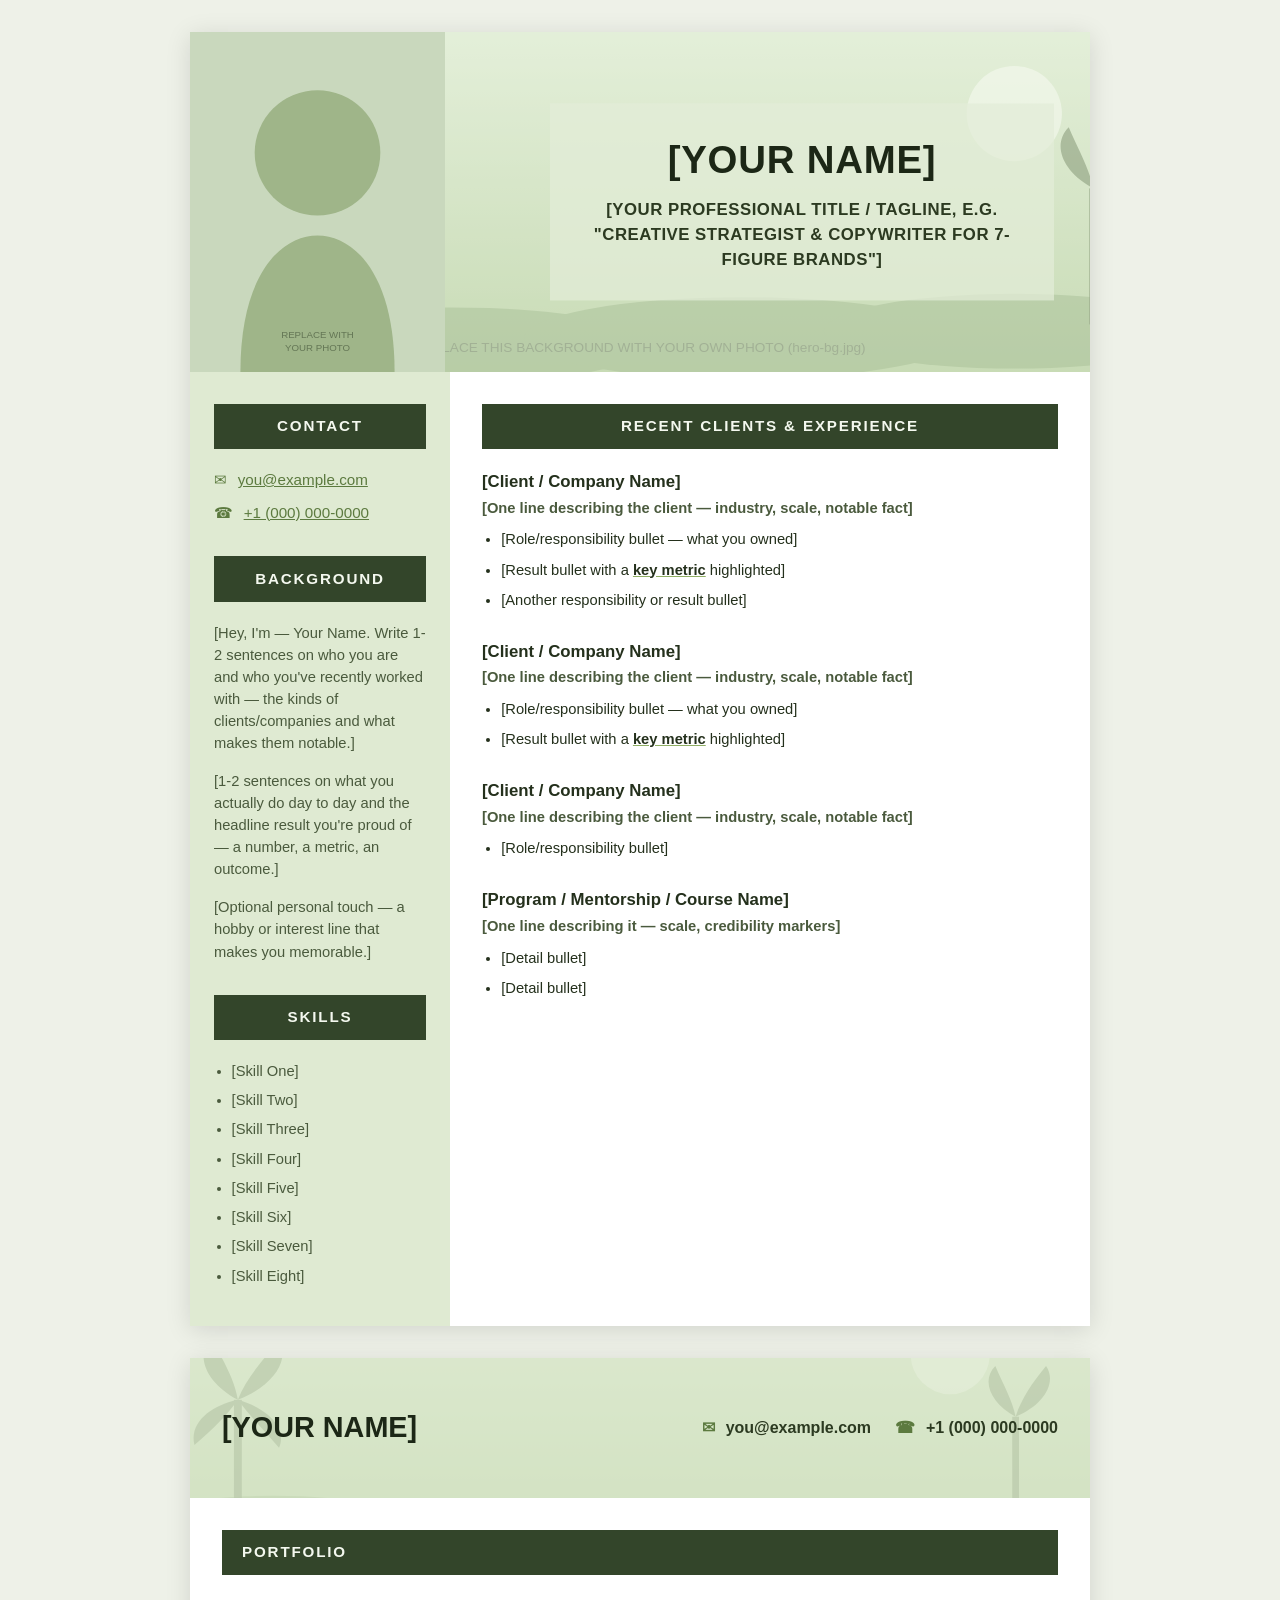
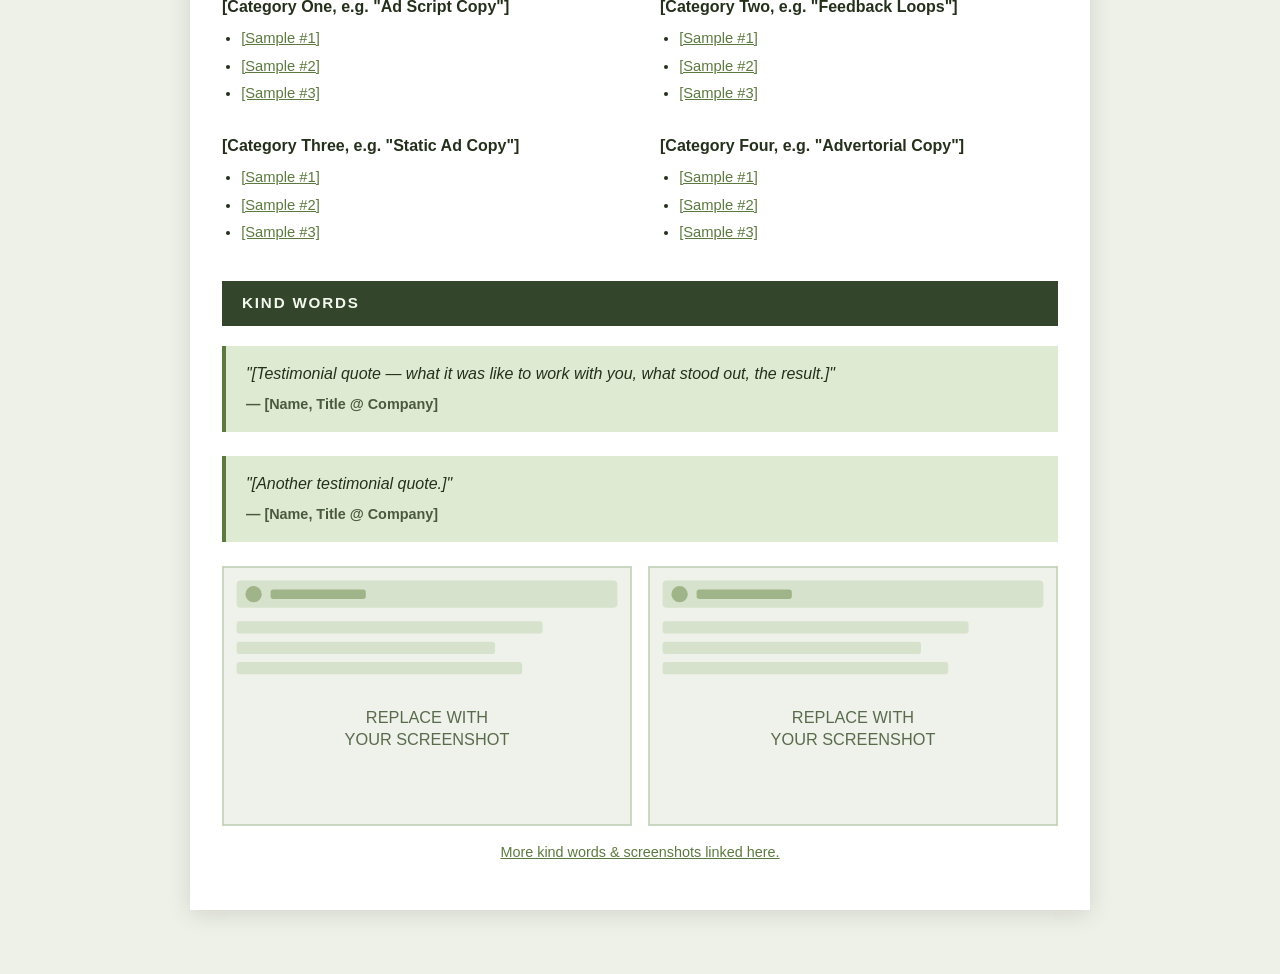
==== cv.html @ 2fb343f7 "Add dual-format CV/webpage template Mirrors the referenced CV layout: photo banner with white wash +" ====
<!DOCTYPE html>
<html lang="en">
<head>
<meta charset="UTF-8">
<meta name="viewport" content="width=device-width, initial-scale=1.0">
<title>[Your Name] — CV</title>
<meta name="description" content="[Your Name] — [Your Professional Title]">
<link rel="stylesheet" href="cv-styles.css">
</head>
<body>

<!-- ============================================================
     PAGE 1
     ============================================================ -->
<div class="cv-page">

  <!-- HERO: replace hero-bg-placeholder.svg and photo-placeholder.svg
       with your own images (images/cv/hero-bg.jpg, images/cv/photo.jpg) -->
  <header class="hero">
    <img class="hero-bg" src="images/cv/hero-bg-placeholder.svg" alt="">
    <div class="hero-wash"></div>
    <img class="hero-photo" src="images/cv/photo-placeholder.svg" alt="[Your Name]">
    <div class="hero-textbox">
      <h1>[YOUR NAME]</h1>
      <p class="hero-title">[YOUR PROFESSIONAL TITLE / TAGLINE, e.g. "Creative Strategist &amp; Copywriter for 7-Figure Brands"]</p>
    </div>
  </header>

  <div class="cv-body">
    <aside class="sidebar">
      <h2 class="bar">Contact</h2>
      <ul class="contact-list">
        <li><span class="icon">&#9993;</span> <a href="mailto:you@example.com">you@example.com</a></li>
        <li><span class="icon">&#9742;</span> <a href="tel:+10000000000">+1 (000) 000-0000</a></li>
      </ul>

      <h2 class="bar">Background</h2>
      <div class="prose">
        <p>[Hey, I'm — Your Name. Write 1-2 sentences on who you are and who you've recently worked with — the kinds of clients/companies and what makes them notable.]</p>
        <p>[1-2 sentences on what you actually do day to day and the headline result you're proud of — a number, a metric, an outcome.]</p>
        <p>[Optional personal touch — a hobby or interest line that makes you memorable.]</p>
      </div>

      <h2 class="bar">Skills</h2>
      <ul class="skills-list">
        <li>[Skill One]</li>
        <li>[Skill Two]</li>
        <li>[Skill Three]</li>
        <li>[Skill Four]</li>
        <li>[Skill Five]</li>
        <li>[Skill Six]</li>
        <li>[Skill Seven]</li>
        <li>[Skill Eight]</li>
      </ul>
    </aside>

    <main class="main-col">
      <h2 class="bar">Recent Clients &amp; Experience</h2>

      <article class="client-block">
        <h3>[Client / Company Name]</h3>
        <p class="client-subtitle">[One line describing the client — industry, scale, notable fact]</p>
        <ul>
          <li>[Role/responsibility bullet — what you owned]</li>
          <li>[Result bullet with a <span class="hl">key metric</span> highlighted]</li>
          <li>[Another responsibility or result bullet]</li>
        </ul>
      </article>

      <article class="client-block">
        <h3>[Client / Company Name]</h3>
        <p class="client-subtitle">[One line describing the client — industry, scale, notable fact]</p>
        <ul>
          <li>[Role/responsibility bullet — what you owned]</li>
          <li>[Result bullet with a <span class="hl">key metric</span> highlighted]</li>
        </ul>
      </article>

      <article class="client-block">
        <h3>[Client / Company Name]</h3>
        <p class="client-subtitle">[One line describing the client — industry, scale, notable fact]</p>
        <ul>
          <li>[Role/responsibility bullet]</li>
        </ul>
      </article>

      <article class="client-block">
        <h3>[Program / Mentorship / Course Name]</h3>
        <p class="client-subtitle">[One line describing it — scale, credibility markers]</p>
        <ul>
          <li>[Detail bullet]</li>
          <li>[Detail bullet]</li>
        </ul>
      </article>
    </main>
  </div>
</div>

<!-- ============================================================
     PAGE 2
     ============================================================ -->
<div class="cv-page page-break">

  <header class="hero hero-slim">
    <img class="hero-bg" src="images/cv/hero-bg-placeholder.svg" alt="">
    <div class="hero-slim-content">
      <h2>[YOUR NAME]</h2>
      <ul class="contact-inline">
        <li><span class="icon">&#9993;</span> you@example.com</li>
        <li><span class="icon">&#9742;</span> +1 (000) 000-0000</li>
      </ul>
    </div>
  </header>

  <div class="cv-body cv-body-full">
    <h2 class="bar bar-full">Portfolio</h2>
    <div class="portfolio-grid">
      <div class="portfolio-col">
        <h3>[Category One, e.g. "Ad Script Copy"]</h3>
        <ul>
          <li><a href="#">[Sample #1]</a></li>
          <li><a href="#">[Sample #2]</a></li>
          <li><a href="#">[Sample #3]</a></li>
        </ul>
      </div>
      <div class="portfolio-col">
        <h3>[Category Two, e.g. "Feedback Loops"]</h3>
        <ul>
          <li><a href="#">[Sample #1]</a></li>
          <li><a href="#">[Sample #2]</a></li>
          <li><a href="#">[Sample #3]</a></li>
        </ul>
      </div>
      <div class="portfolio-col">
        <h3>[Category Three, e.g. "Static Ad Copy"]</h3>
        <ul>
          <li><a href="#">[Sample #1]</a></li>
          <li><a href="#">[Sample #2]</a></li>
          <li><a href="#">[Sample #3]</a></li>
        </ul>
      </div>
      <div class="portfolio-col">
        <h3>[Category Four, e.g. "Advertorial Copy"]</h3>
        <ul>
          <li><a href="#">[Sample #1]</a></li>
          <li><a href="#">[Sample #2]</a></li>
          <li><a href="#">[Sample #3]</a></li>
        </ul>
      </div>
    </div>

    <h2 class="bar bar-full">Kind Words</h2>
    <div class="testimonials">
      <blockquote>
        <p>"[Testimonial quote — what it was like to work with you, what stood out, the result.]"</p>
        <footer>&mdash; [Name, Title @ Company]</footer>
      </blockquote>

      <blockquote>
        <p>"[Another testimonial quote.]"</p>
        <footer>&mdash; [Name, Title @ Company]</footer>
      </blockquote>

      <div class="proof-shots">
        <img src="images/cv/screenshot-placeholder.svg" alt="Client message screenshot placeholder">
        <img src="images/cv/screenshot-placeholder.svg" alt="Client message screenshot placeholder">
      </div>

      <p class="more-link"><a href="#">More kind words &amp; screenshots linked here.</a></p>
    </div>
  </div>
</div>

</body>
</html>
---- cv-styles.css ----
/* ===== Palette: light meadow green ===== */
:root {
  --sidebar-bg: #dfead2;
  --bar-bg: #33452a;
  --bar-text: #f4f8ef;
  --accent: #5c7a3f;
  --hero-box-bg: rgba(228, 238, 217, 0.72);
  --text: #24301c;
  --text-muted: #4a5a3d;
  --page-bg: #ffffff;
  --canvas-bg: #eef1e8;
  --hl-underline: #8fae63;
}

* { box-sizing: border-box; }

body {
  margin: 0;
  padding: 2rem 0;
  background: var(--canvas-bg);
  font-family: 'Segoe UI', 'Helvetica Neue', Arial, sans-serif;
  color: var(--text);
  line-height: 1.5;
}

.cv-page {
  max-width: 900px;
  margin: 0 auto 2rem;
  background: var(--page-bg);
  box-shadow: 0 4px 24px rgba(0, 0, 0, 0.12);
  overflow: hidden;
}

/* ===== Hero (page 1): background photo + overlapping portrait + floating text box ===== */
.hero {
  position: relative;
  height: 340px;
  overflow: hidden;
}

.hero-bg {
  position: absolute;
  inset: 0;
  width: 100%;
  height: 100%;
  object-fit: cover;
  z-index: 1;
}

/* Translucent white wash over the whole banner photo - the portrait and
   headline box sit above this, so only the raw background photo gets muted. */
.hero-wash {
  position: absolute;
  inset: 0;
  background: rgba(255, 255, 255, 0.42);
  z-index: 2;
}

.hero-photo {
  position: absolute;
  left: 0;
  bottom: 0;
  height: 100%;
  width: auto;
  max-width: 45%;
  object-fit: cover;
  z-index: 3;
}

.hero-textbox {
  position: absolute;
  top: 50%;
  right: 4%;
  transform: translateY(-50%);
  width: 56%;
  background: var(--hero-box-bg);
  padding: 1.75rem 2rem;
  text-align: center;
  z-index: 4;
}

.hero-textbox h1 {
  margin: 0 0 0.5rem;
  font-size: 2.4rem;
  font-weight: 800;
  letter-spacing: 0.02em;
  color: #1c2716;
}

.hero-title {
  margin: 0;
  font-size: 1.05rem;
  font-weight: 600;
  letter-spacing: 0.03em;
  text-transform: uppercase;
  color: #2c3a21;
}

/* ===== Hero (page 2): slim strip repeat of name + contact ===== */
.hero-slim {
  height: 140px;
}

.hero-slim-content {
  position: absolute;
  inset: 0;
  z-index: 2;
  display: flex;
  align-items: center;
  justify-content: space-between;
  flex-wrap: wrap;
  gap: 1rem;
  padding: 0 2rem;
  background: var(--hero-box-bg);
}

.hero-slim-content h2 {
  margin: 0;
  font-size: 1.8rem;
  font-weight: 800;
  color: #1c2716;
}

.contact-inline {
  list-style: none;
  display: flex;
  gap: 1.5rem;
  margin: 0;
  padding: 0;
  font-weight: 600;
  color: #2c3a21;
}

/* ===== Body layout ===== */
.cv-body {
  display: grid;
  grid-template-columns: 260px 1fr;
}

.cv-body-full {
  display: block;
  padding: 2rem;
}

.sidebar {
  background: var(--sidebar-bg);
  padding: 2rem 1.5rem;
}

.main-col {
  padding: 2rem;
}

/* ===== Section bars ===== */
.bar {
  background: var(--bar-bg);
  color: var(--bar-text);
  margin: 0 0 1.25rem;
  padding: 0.7rem 1.25rem;
  font-size: 0.95rem;
  font-weight: 700;
  letter-spacing: 0.12em;
  text-transform: uppercase;
  text-align: center;
}

.sidebar .bar {
  margin-top: 2rem;
}

.sidebar .bar:first-child {
  margin-top: 0;
}

.bar-full {
  text-align: left;
}

/* ===== Contact list ===== */
.contact-list {
  list-style: none;
  margin: 0;
  padding: 0;
}

.contact-list li {
  margin-bottom: 0.6rem;
  font-size: 0.95rem;
}

.icon {
  color: var(--accent);
  margin-right: 0.4rem;
}

a {
  color: var(--accent);
  text-decoration: underline;
}

/* ===== Prose / background text ===== */
.prose p {
  font-size: 0.92rem;
  color: var(--text-muted);
  margin: 0 0 1rem;
}

/* ===== Skills ===== */
.skills-list {
  list-style: disc;
  padding-left: 1.1rem;
  margin: 0;
  font-size: 0.92rem;
  color: var(--text-muted);
}

.skills-list li {
  margin-bottom: 0.45rem;
}

/* ===== Client / experience blocks ===== */
.client-block {
  margin-bottom: 1.75rem;
}

.client-block h3 {
  margin: 0 0 0.15rem;
  font-size: 1.05rem;
  font-weight: 800;
}

.client-subtitle {
  margin: 0 0 0.6rem;
  font-weight: 700;
  font-size: 0.92rem;
  color: var(--text-muted);
}

.client-block ul {
  margin: 0;
  padding-left: 1.2rem;
  font-size: 0.92rem;
}

.client-block li {
  margin-bottom: 0.5rem;
}

.hl {
  text-decoration: underline;
  text-decoration-color: var(--hl-underline);
  font-weight: 700;
}

/* ===== Portfolio grid (page 2) ===== */
.portfolio-grid {
  display: grid;
  grid-template-columns: repeat(2, 1fr);
  gap: 1.5rem 2.5rem;
  margin-bottom: 2rem;
}

.portfolio-col h3 {
  margin: 0 0 0.5rem;
  font-size: 1rem;
}

.portfolio-col ul {
  list-style: disc;
  margin: 0;
  padding-left: 1.2rem;
  font-size: 0.92rem;
}

.portfolio-col li {
  margin-bottom: 0.35rem;
}

/* ===== Testimonials (page 2) ===== */
.testimonials blockquote {
  margin: 0 0 1.5rem;
  padding: 1rem 1.25rem;
  background: var(--sidebar-bg);
  border-left: 4px solid var(--accent);
  font-style: italic;
}

.testimonials blockquote p {
  margin: 0 0 0.5rem;
}

.testimonials footer {
  font-style: normal;
  font-weight: 700;
  font-size: 0.9rem;
  color: var(--text-muted);
}

.proof-shots {
  display: grid;
  grid-template-columns: repeat(2, 1fr);
  gap: 1rem;
  margin-bottom: 1rem;
}

.proof-shots img {
  width: 100%;
  height: auto;
  display: block;
  border: 1px solid #cdd9c1;
}

.more-link {
  text-align: center;
  font-size: 0.9rem;
}

/* ===== Responsive (mobile web view) ===== */
@media (max-width: 720px) {
  .cv-body,
  .portfolio-grid,
  .proof-shots {
    grid-template-columns: 1fr;
  }

  .hero {
    height: auto;
    display: flex;
    flex-direction: column;
  }

  .hero-bg,
  .hero-wash {
    display: none;
  }

  .hero-photo {
    position: static;
    width: 100%;
    max-width: 100%;
    height: auto;
    aspect-ratio: 4 / 3;
  }

  .hero-textbox {
    position: static;
    transform: none;
    width: 100%;
    background: var(--sidebar-bg);
    padding: 1.5rem;
  }

  .hero-slim {
    height: auto;
  }

  .hero-slim-content {
    position: static;
    flex-direction: column;
    align-items: flex-start;
    background: var(--sidebar-bg);
    padding: 1.25rem 1.5rem;
  }
}

/* ===== Print: make this act as an actual CV / PDF export ===== */
@media print {
  body {
    background: #fff;
    padding: 0;
  }

  .cv-page {
    max-width: none;
    box-shadow: none;
    margin: 0;
  }

  .page-break {
    page-break-before: always;
  }

  a {
    color: var(--text);
    text-decoration: none;
  }
}

@page {
  size: letter;
  margin: 0;
}
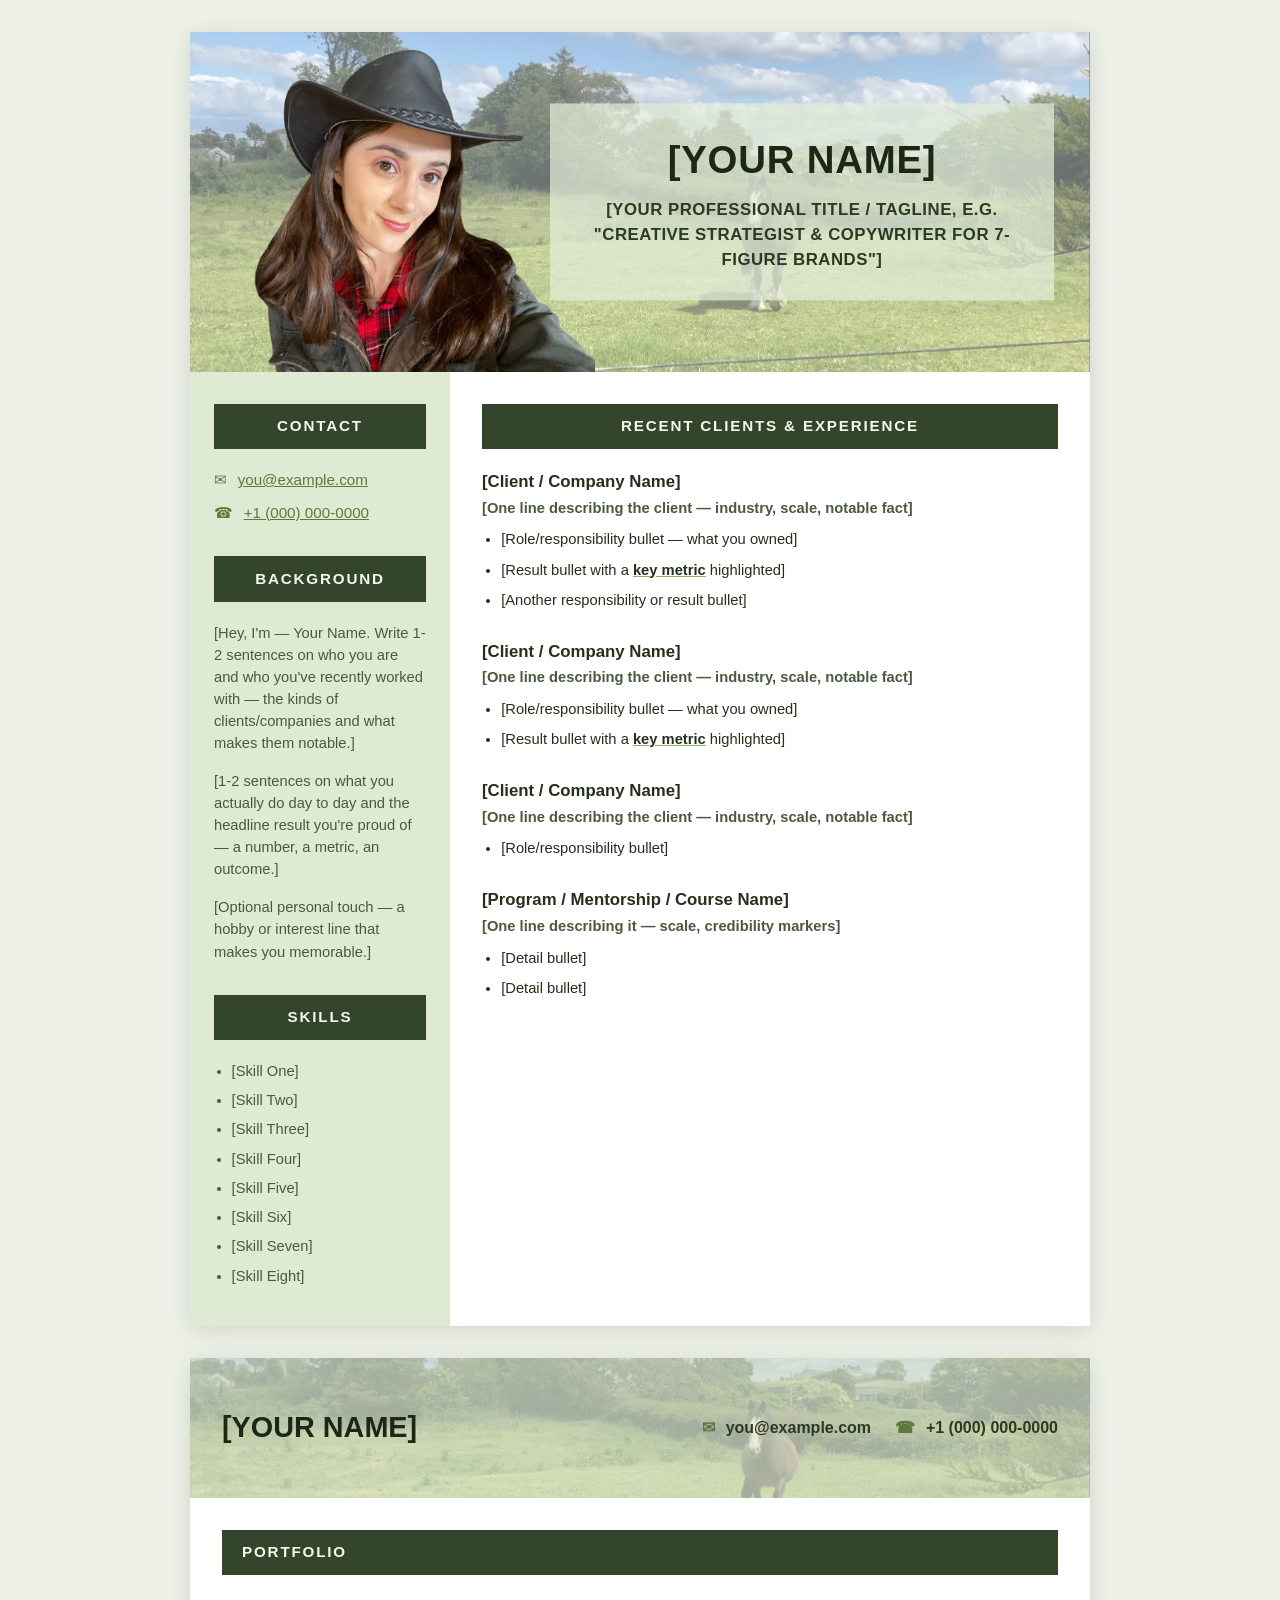
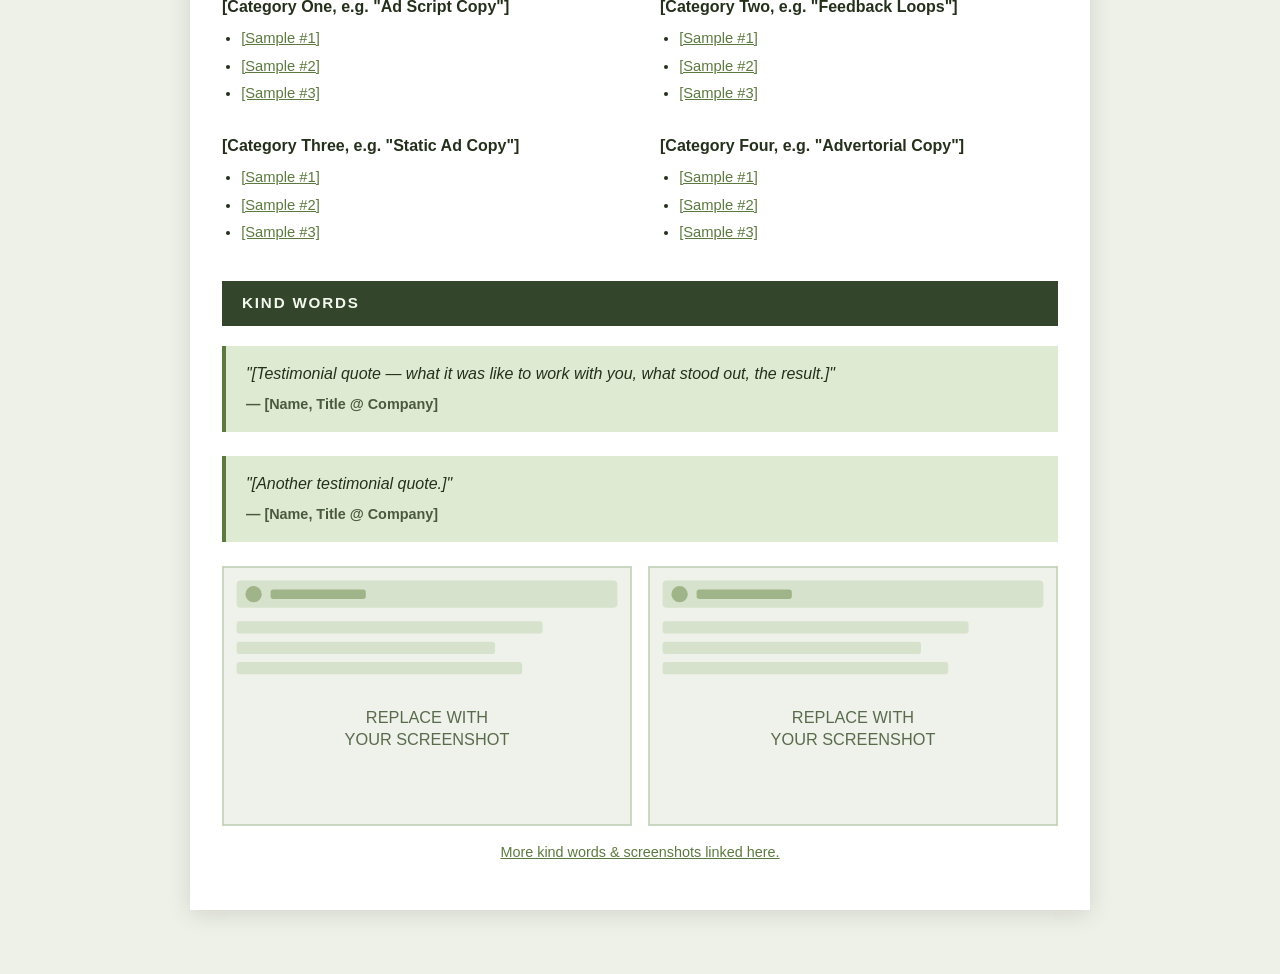
==== commit de86099a: "Wire up real hero background and portrait photos Replaces the placeholder hero images with the actua" ====
--- a/cv.html
+++ b/cv.html
@@ -14,12 +14,10 @@
      ============================================================ -->
 <div class="cv-page">
 
-  <!-- HERO: replace hero-bg-placeholder.svg and photo-placeholder.svg
-       with your own images (images/cv/hero-bg.jpg, images/cv/photo.jpg) -->
   <header class="hero">
-    <img class="hero-bg" src="images/cv/hero-bg-placeholder.svg" alt="">
+    <img class="hero-bg" src="images/cv/hero-bg.webp" alt="">
     <div class="hero-wash"></div>
-    <img class="hero-photo" src="images/cv/photo-placeholder.svg" alt="[Your Name]">
+    <img class="hero-photo" src="images/cv/photo.png" alt="[Your Name]">
     <div class="hero-textbox">
       <h1>[YOUR NAME]</h1>
       <p class="hero-title">[YOUR PROFESSIONAL TITLE / TAGLINE, e.g. "Creative Strategist &amp; Copywriter for 7-Figure Brands"]</p>
@@ -102,7 +100,7 @@
 <div class="cv-page page-break">
 
   <header class="hero hero-slim">
-    <img class="hero-bg" src="images/cv/hero-bg-placeholder.svg" alt="">
+    <img class="hero-bg" src="images/cv/hero-bg.webp" alt="">
     <div class="hero-slim-content">
       <h2>[YOUR NAME]</h2>
       <ul class="contact-inline">
